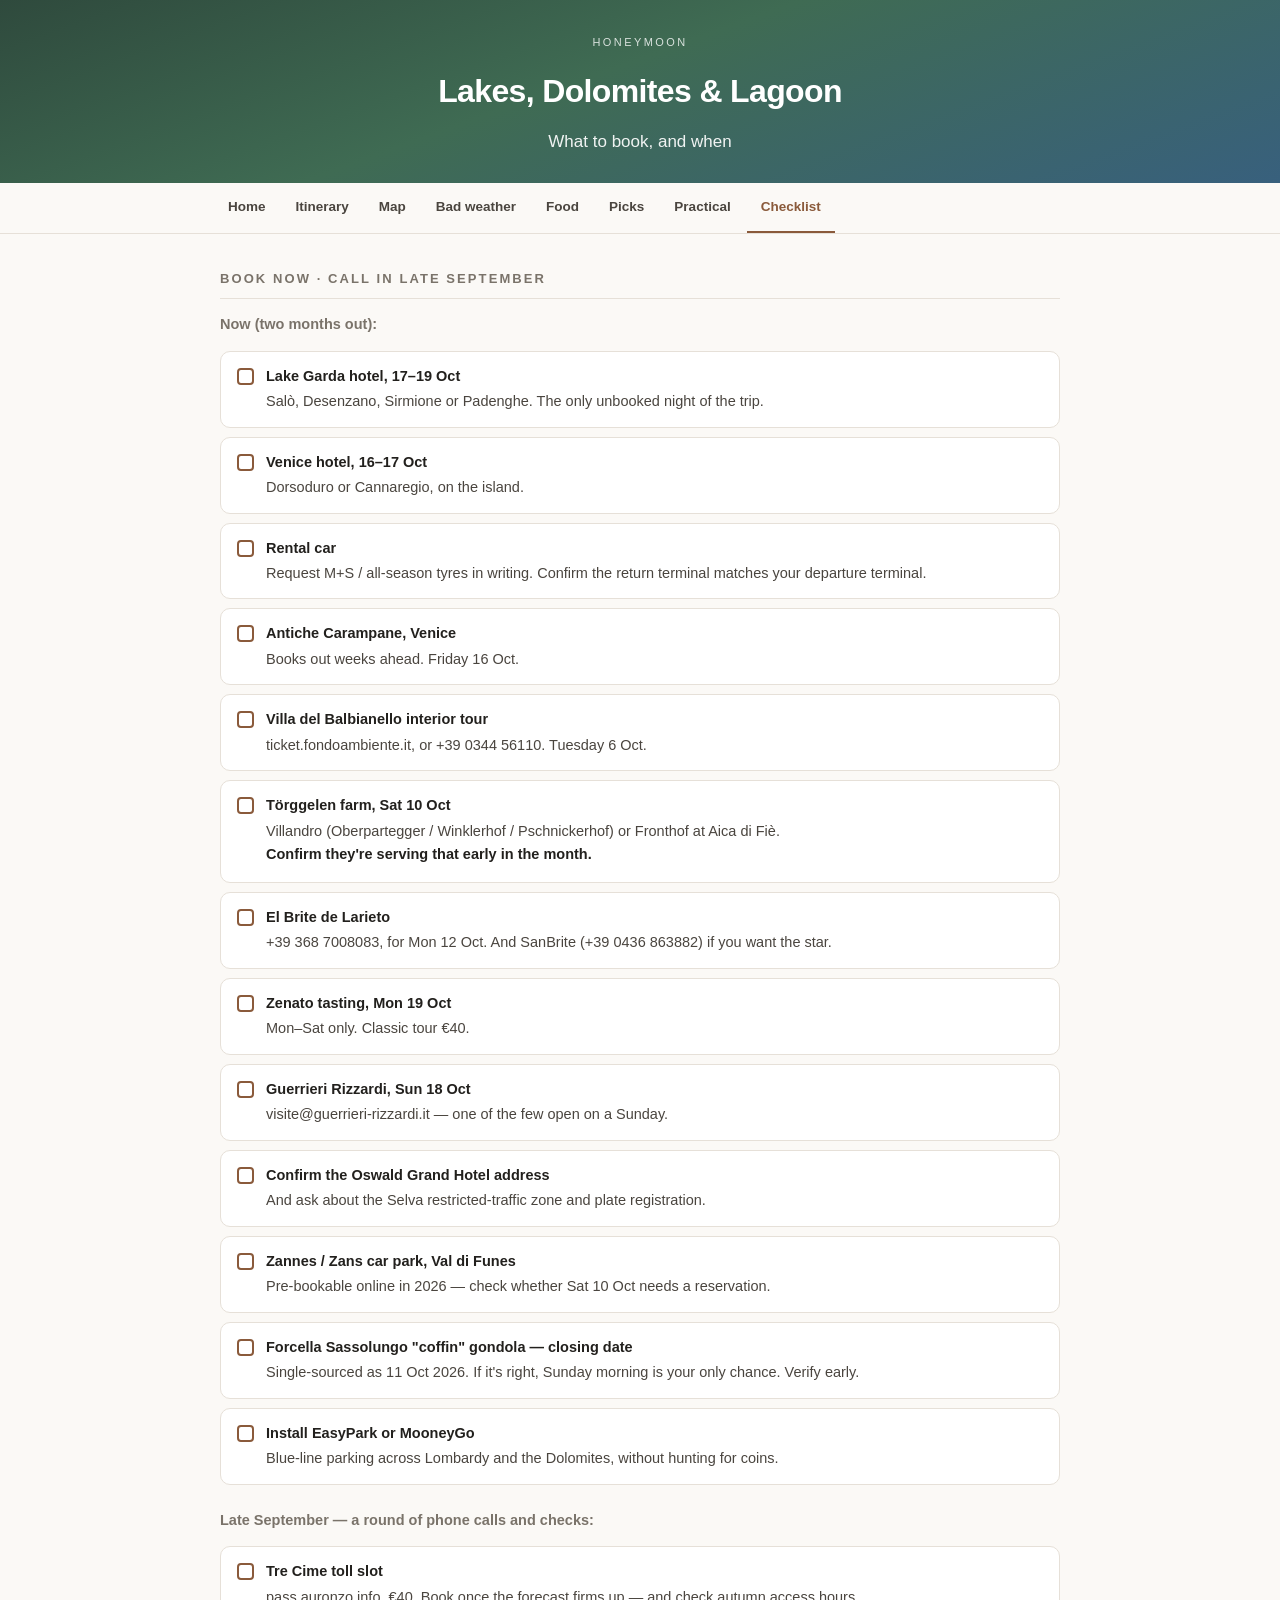
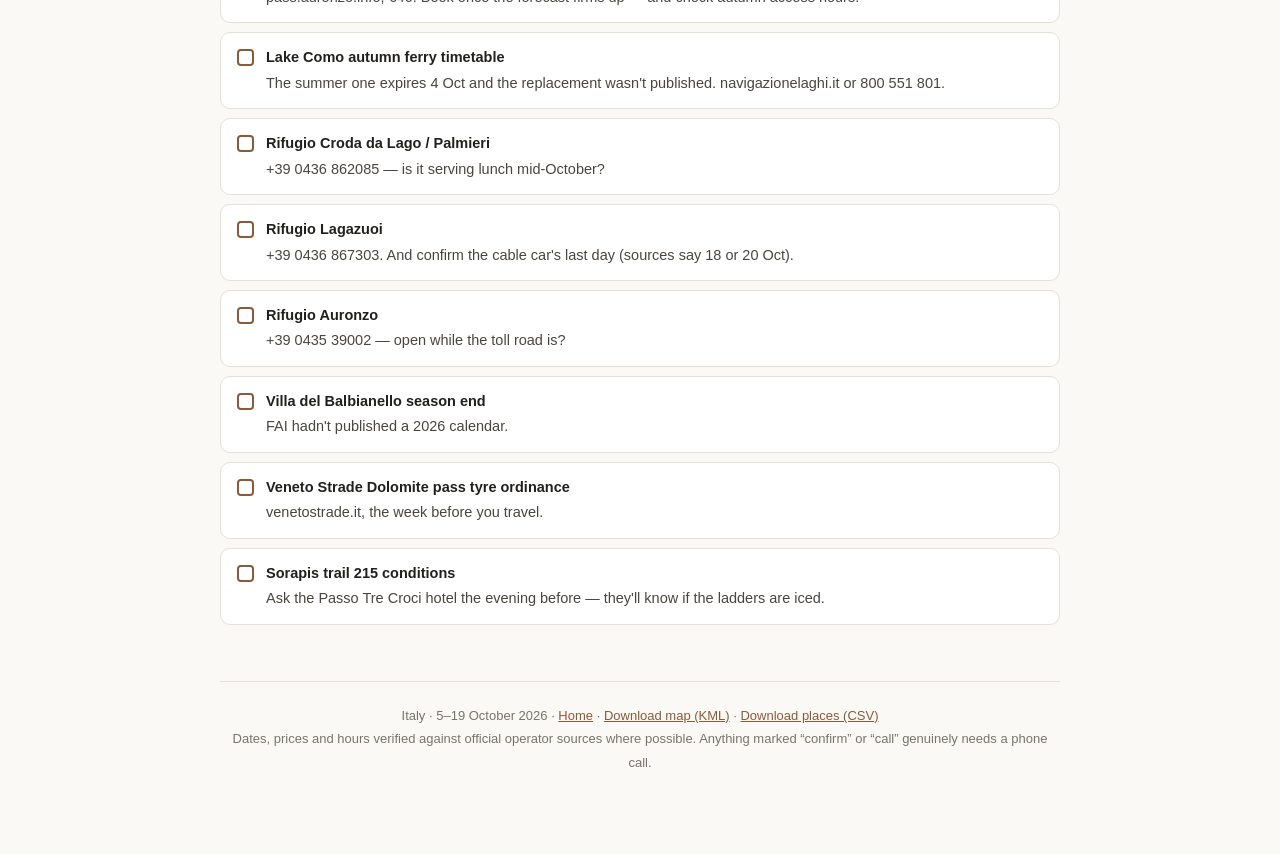
==== checklist.html @ b78be9fa "feat: honeymoon itinerary site" ====
<!DOCTYPE html>
<html lang="en"><head>
<meta charset="utf-8"><meta name="viewport" content="width=device-width, initial-scale=1">
<title>Checklist · Honeymoon Italy 2026</title>
<link rel="stylesheet" href="assets/style.css">

</head><body>
<header class="hero small">
  <div class="inner">
    <p class="eyebrow">Honeymoon</p>
    <h1>Lakes, Dolomites &amp; Lagoon</h1>
    <p class="dates">What to book, and when</p>
  </div>
</header>
<nav class="tabs"><div class="inner"><a href="index.html">Home</a><a href="itinerary.html">Itinerary</a><a href="map.html">Map</a><a href="weather.html">Bad weather</a><a href="food.html">Food</a><a href="picks.html">Picks</a><a href="practical.html">Practical</a><a href="checklist.html" class="on">Checklist</a></div></nav>
<div class="wrap">

<h2 class="sec" id="book">Book now · Call in late September</h2>

<p style="font-size:14.5px;color:var(--ink-3);margin:-4px 0 14px"><b>Now (two months out):</b></p>
<ul class="checks">
  <li><span class="box"></span><span class="txt"><b>Lake Garda hotel, 17–19 Oct</b>Salò, Desenzano, Sirmione or Padenghe. The only unbooked night of the trip.</span></li>
  <li><span class="box"></span><span class="txt"><b>Venice hotel, 16–17 Oct</b>Dorsoduro or Cannaregio, on the island.</span></li>
  <li><span class="box"></span><span class="txt"><b>Rental car</b>Request M+S / all-season tyres in writing. Confirm the return terminal matches your departure terminal.</span></li>
  <li><span class="box"></span><span class="txt"><b>Antiche Carampane, Venice</b>Books out weeks ahead. Friday 16 Oct.</span></li>
  <li><span class="box"></span><span class="txt"><b>Villa del Balbianello interior tour</b>ticket.fondoambiente.it, or +39 0344 56110. Tuesday 6 Oct.</span></li>
  <li><span class="box"></span><span class="txt"><b>Törggelen farm, Sat 10 Oct</b>Villandro (Oberpartegger / Winklerhof / Pschnickerhof) or Fronthof at Aica di Fiè. <b>Confirm they're serving that early in the month.</b></span></li>
  <li><span class="box"></span><span class="txt"><b>El Brite de Larieto</b>+39 368 7008083, for Mon 12 Oct. And SanBrite (+39 0436 863882) if you want the star.</span></li>
  <li><span class="box"></span><span class="txt"><b>Zenato tasting, Mon 19 Oct</b>Mon–Sat only. Classic tour €40.</span></li>
  <li><span class="box"></span><span class="txt"><b>Guerrieri Rizzardi, Sun 18 Oct</b>visite@guerrieri-rizzardi.it — one of the few open on a Sunday.</span></li>
  <li><span class="box"></span><span class="txt"><b>Confirm the Oswald Grand Hotel address</b>And ask about the Selva restricted-traffic zone and plate registration.</span></li>
  <li><span class="box"></span><span class="txt"><b>Zannes / Zans car park, Val di Funes</b>Pre-bookable online in 2026 — check whether Sat 10 Oct needs a reservation.</span></li>
  <li><span class="box"></span><span class="txt"><b>Forcella Sassolungo "coffin" gondola — closing date</b>Single-sourced as 11 Oct 2026. If it's right, Sunday morning is your only chance. Verify early.</span></li>
  <li><span class="box"></span><span class="txt"><b>Install EasyPark or MooneyGo</b>Blue-line parking across Lombardy and the Dolomites, without hunting for coins.</span></li>
</ul>

<p style="font-size:14.5px;color:var(--ink-3);margin:24px 0 14px"><b>Late September — a round of phone calls and checks:</b></p>
<ul class="checks">
  <li><span class="box"></span><span class="txt"><b>Tre Cime toll slot</b>pass.auronzo.info, €40. Book once the forecast firms up — and check autumn access hours.</span></li>
  <li><span class="box"></span><span class="txt"><b>Lake Como autumn ferry timetable</b>The summer one expires 4 Oct and the replacement wasn't published. navigazionelaghi.it or 800 551 801.</span></li>
  <li><span class="box"></span><span class="txt"><b>Rifugio Croda da Lago / Palmieri</b>+39 0436 862085 — is it serving lunch mid-October?</span></li>
  <li><span class="box"></span><span class="txt"><b>Rifugio Lagazuoi</b>+39 0436 867303. And confirm the cable car's last day (sources say 18 or 20 Oct).</span></li>
  <li><span class="box"></span><span class="txt"><b>Rifugio Auronzo</b>+39 0435 39002 — open while the toll road is?</span></li>
  <li><span class="box"></span><span class="txt"><b>Villa del Balbianello season end</b>FAI hadn't published a 2026 calendar.</span></li>
  <li><span class="box"></span><span class="txt"><b>Veneto Strade Dolomite pass tyre ordinance</b>venetostrade.it, the week before you travel.</span></li>
  <li><span class="box"></span><span class="txt"><b>Sorapis trail 215 conditions</b>Ask the Passo Tre Croci hotel the evening before — they'll know if the ladders are iced.</span></li>
</ul>

<!-- ============ PACK ============ -->
<footer>
  Italy · 5–19 October 2026 · <a href="index.html">Home</a> ·
  <a href="assets/Honeymoon-Italy-2026-map.kml">Download map (KML)</a> ·
  <a href="assets/Honeymoon-Italy-2026-places.csv">Download places (CSV)</a><br>
  Dates, prices and hours verified against official operator sources where possible.
  Anything marked “confirm” or “call” genuinely needs a phone call.
</footer>
</div></body></html>
---- assets/style.css ----
:root{
    --ink:#22201d; --ink-2:#4a453f; --ink-3:#7a736a;
    --paper:#fbf9f6; --card:#ffffff; --line:#e6e0d8;
    --accent:#8a5a3b;      /* warm brown */
    --accent-soft:#f3e9e0;
    --alp:#3f6b53;         /* mountain green */
    --alp-soft:#e6efe9;
    --lake:#38607d;        /* lake blue */
    --lake-soft:#e4edf3;
    --warn:#a8452f;
    --warn-soft:#fbe9e5;
    --gold:#9a7318;
    --gold-soft:#f8f0d9;
  }
  *{box-sizing:border-box}
  html{scroll-behavior:smooth}
  body{
    margin:0; background:var(--paper); color:var(--ink);
    font:16px/1.62 -apple-system,BlinkMacSystemFont,"Segoe UI",Inter,Roboto,Helvetica,Arial,sans-serif;
    -webkit-font-smoothing:antialiased;
  }
  .wrap{max-width:880px;margin:0 auto;padding:0 20px 80px}

  /* ---- header ---- */
  header.hero{
    background:linear-gradient(160deg,#2f4a3d 0%,#3f6b53 45%,#38607d 100%);
    color:#fff; padding:52px 20px 44px; text-align:center;
  }
  header.hero .inner{max-width:880px;margin:0 auto}
  header.hero .eyebrow{
    text-transform:uppercase; letter-spacing:.22em; font-size:11px; opacity:.8; margin:0 0 14px;
  }
  header.hero h1{font-size:clamp(28px,5vw,44px); margin:0 0 10px; font-weight:650; letter-spacing:-.02em}
  header.hero p.dates{margin:0; font-size:17px; opacity:.92}
  header.hero p.route{margin:18px 0 0; font-size:13.5px; opacity:.78; line-height:1.9}

  /* ---- nav ---- */
  nav.jump{
    position:sticky; top:0; z-index:50; background:rgba(251,249,246,.94);
    backdrop-filter:blur(10px); border-bottom:1px solid var(--line);
    padding:10px 0; margin-bottom:34px;
  }
  nav.jump .inner{max-width:880px;margin:0 auto;padding:0 14px;display:flex;gap:6px;overflow-x:auto;scrollbar-width:none}
  nav.jump .inner::-webkit-scrollbar{display:none}
  nav.jump a{
    flex:0 0 auto; text-decoration:none; color:var(--ink-2); font-size:13px; font-weight:530;
    padding:6px 12px; border-radius:99px; border:1px solid var(--line); background:#fff; white-space:nowrap;
  }
  nav.jump a:hover{border-color:var(--accent); color:var(--accent)}

  /* ---- generic ---- */
  h2.sec{
    font-size:13px; text-transform:uppercase; letter-spacing:.16em; color:var(--ink-3);
    margin:52px 0 18px; padding-bottom:9px; border-bottom:1px solid var(--line); font-weight:640;
  }
  h2.sec:first-of-type{margin-top:8px}

  /* ---- callout ---- */
  .callout{
    background:var(--gold-soft); border:1px solid #eadfbd; border-left:4px solid var(--gold);
    border-radius:10px; padding:18px 20px; margin:0 0 26px;
  }
  .callout h3{margin:0 0 10px; font-size:15px; color:var(--gold)}
  .callout ol{margin:0; padding-left:20px}
  .callout li{margin:7px 0; font-size:14.5px}

  /* ---- day cards ---- */
  .day{
    background:var(--card); border:1px solid var(--line); border-radius:14px;
    padding:22px 24px; margin:0 0 16px; box-shadow:0 1px 2px rgba(0,0,0,.03);
  }
  .day.travel{background:linear-gradient(#fff,#fcfaf7)}
  .day-head{display:flex;flex-wrap:wrap;align-items:baseline;gap:10px;margin-bottom:6px}
  .day-date{
    font-size:12px; font-weight:700; letter-spacing:.09em; text-transform:uppercase;
    color:#fff; background:var(--ink-2); padding:4px 10px; border-radius:6px;
  }
  .day-title{font-size:20px; font-weight:640; letter-spacing:-.01em; margin:0}
  .day-sub{
    font-size:13px; color:var(--ink-3); margin:0 0 14px; padding-bottom:12px; border-bottom:1px dashed var(--line);
  }
  .day p{margin:10px 0; font-size:15px; color:var(--ink-2)}
  .day p strong{color:var(--ink)}
  .day ul{margin:10px 0; padding-left:20px}
  .day li{margin:6px 0; font-size:15px; color:var(--ink-2)}

  .tl{list-style:none; margin:12px 0; padding:0}
  .tl li{
    display:flex; gap:14px; margin:0; padding:9px 0; border-bottom:1px solid #f2eee8; font-size:15px;
  }
  .tl li:last-child{border-bottom:none}
  .tl .t{
    flex:0 0 76px; font-variant-numeric:tabular-nums; font-weight:640; font-size:13px;
    color:var(--accent); padding-top:2px;
  }
  .tl .d{flex:1; color:var(--ink-2)}

  /* ---- tags ---- */
  .tags{display:flex;flex-wrap:wrap;gap:6px;margin:12px 0 0}
  .tag{
    font-size:11.5px; font-weight:600; padding:3px 9px; border-radius:5px; letter-spacing:.02em;
  }
  .t-book{background:var(--warn-soft); color:var(--warn)}
  .t-hike{background:var(--alp-soft); color:var(--alp)}
  .t-food{background:var(--accent-soft); color:var(--accent)}
  .t-drive{background:var(--lake-soft); color:var(--lake)}
  .t-check{background:var(--gold-soft); color:var(--gold)}
  .t-rec{background:#efe6f2; color:#6b4680}

  /* ---- friends' picks ---- */
  .rec{
    display:inline-block; font-size:10.5px; font-weight:700; letter-spacing:.08em; text-transform:uppercase;
    background:#6b4680; color:#fff; padding:2px 8px; border-radius:5px; vertical-align:2px; margin-left:6px;
  }
  .fcard{
    background:#fff; border:1px solid var(--line); border-left:4px solid #6b4680; border-radius:12px;
    padding:18px 20px; margin:0 0 12px;
  }
  .fcard h4{margin:0 0 3px; font-size:17px; font-weight:640; letter-spacing:-.01em}
  .fcard .where{font-size:12.5px; color:var(--ink-3); margin:0 0 11px; padding-bottom:9px; border-bottom:1px dashed var(--line)}
  .fcard p{margin:8px 0; font-size:14.5px; color:var(--ink-2)}
  .fcard .slot{
    display:inline-block; font-size:12px; font-weight:640; background:#f2ecf5; color:#6b4680;
    padding:4px 10px; border-radius:6px; margin-top:8px;
  }
  .fcard .slot.done{background:var(--alp-soft); color:var(--alp)}
  .fcard .slot.warn{background:var(--warn-soft); color:var(--warn)}
  .fcard .slot.opt{background:var(--gold-soft); color:var(--gold)}
  .fcard .slot.skip{background:#efedea; color:var(--ink-3)}
  .fcard.alt{border-left-color:var(--gold)}
  .fcard.dead{border-left-color:#bdb6ac; opacity:.9}
  /* ---- weather fallbacks ---- */
  .wcard{
    background:#fff; border:1px solid var(--line); border-left:4px solid var(--lake);
    border-radius:12px; padding:16px 19px; margin:0 0 11px;
  }
  .wcard h4{margin:0 0 2px; font-size:16px; font-weight:640; letter-spacing:-.01em}
  .wcard .wsub{font-size:12.5px; color:var(--ink-3); margin:0 0 11px; padding-bottom:9px; border-bottom:1px dashed var(--line)}
  .wrow{display:flex; gap:12px; margin:9px 0; font-size:14.5px; align-items:flex-start}
  .wrow .wk{
    flex:0 0 96px; font-size:10.5px; font-weight:700; letter-spacing:.08em; text-transform:uppercase;
    padding:3px 8px; border-radius:5px; text-align:center; margin-top:2px;
  }
  .wk.breaks{background:var(--warn-soft); color:var(--warn)}
  .wk.rain{background:var(--lake-soft); color:var(--lake)}
  .wk.cold{background:#e8eaf0; color:#41496b}
  .wrow .wv{flex:1; color:var(--ink-2)}
  @media(max-width:560px){
    .wrow{flex-direction:column; gap:4px}
    .wrow .wk{flex:none; align-self:flex-start; text-align:left}
  }
  .vgroup{
    font-size:12px; text-transform:uppercase; letter-spacing:.13em; font-weight:660; color:var(--ink-3);
    margin:30px 0 12px;
  }

  /* ---- inline notes ---- */
  .note{
    border-left:3px solid var(--line); padding:2px 0 2px 14px; margin:14px 0;
    font-size:14px; color:var(--ink-3);
  }
  .note.warn{border-left-color:var(--warn); background:var(--warn-soft); padding:10px 14px; border-radius:0 8px 8px 0; color:#7d3423}
  .note.tip{border-left-color:var(--alp); background:var(--alp-soft); padding:10px 14px; border-radius:0 8px 8px 0; color:#2f5240}
  .note.park{border-left-color:var(--lake); background:var(--lake-soft); padding:11px 14px; border-radius:0 8px 8px 0; color:#274a61}
  .note.park .plabel{
    display:inline-block; font-size:10.5px; font-weight:700; letter-spacing:.12em; text-transform:uppercase;
    background:var(--lake); color:#fff; padding:2px 7px; border-radius:4px; margin-bottom:7px;
  }
  .note.park ul{margin:6px 0 0; padding-left:18px}
  .note.park li{margin:5px 0; font-size:14px}
  .note b{color:inherit}

  /* ---- tables ---- */
  .tblwrap{overflow-x:auto; margin:16px 0; border:1px solid var(--line); border-radius:12px; background:#fff}
  table{border-collapse:collapse; width:100%; font-size:14px; min-width:520px}
  th,td{padding:10px 14px; text-align:left; border-bottom:1px solid #f1ece5; vertical-align:top}
  th{background:#faf7f3; font-size:11.5px; text-transform:uppercase; letter-spacing:.09em; color:var(--ink-3); font-weight:660}
  tr:last-child td{border-bottom:none}
  td.num{font-variant-numeric:tabular-nums; white-space:nowrap}
  .yes{color:var(--alp); font-weight:640}
  .no{color:var(--warn); font-weight:640}
  .maybe{color:var(--gold); font-weight:640}

  /* ---- checklist ---- */
  .checks{list-style:none;padding:0;margin:0}
  .checks li{
    background:#fff; border:1px solid var(--line); border-radius:10px; padding:13px 16px; margin:0 0 9px;
    display:flex; gap:12px; align-items:flex-start; font-size:14.5px;
  }
  .checks .box{
    flex:0 0 17px; height:17px; border:2px solid var(--accent); border-radius:4px; margin-top:3px;
  }
  .checks .txt{flex:1; color:var(--ink-2)}
  .checks .txt b{color:var(--ink); display:block; margin-bottom:2px}

  a{color:var(--accent)}
  footer{
    margin-top:56px; padding-top:22px; border-top:1px solid var(--line);
    font-size:13px; color:var(--ink-3); text-align:center; line-height:1.8;
  }
  @media print{
    nav.jump{display:none !important}
    body{background:#fff; font-size:11.5pt}
    .wrap{max-width:none; padding:0}
    header.hero{padding:30px 20px 26px; -webkit-print-color-adjust:exact; print-color-adjust:exact}
    *{-webkit-print-color-adjust:exact !important; print-color-adjust:exact !important}
    .fcard,.note,.checks li,tr{break-inside:avoid; page-break-inside:avoid}
    .day{break-inside:auto}
    .day-head,.day-sub{break-after:avoid; page-break-after:avoid}
    thead{display:table-header-group}
    h2.sec{break-after:avoid; page-break-after:avoid; margin-top:26px}
    table{min-width:0; font-size:9.5pt}
    th,td{padding:6px 9px}
    .day{box-shadow:none}
    a{color:var(--ink); text-decoration:none}
    @page{margin:14mm 12mm}
  }
  @media(max-width:560px){
    .day{padding:18px 16px}
    .tl .t{flex:0 0 62px; font-size:12px}
    .wrap{padding:0 14px 60px}
  }

/* ---- site chrome ---- */
header.hero.small{padding:34px 20px 28px}
header.hero.small h1{font-size:clamp(22px,4vw,32px)}
nav.tabs{position:sticky;top:0;z-index:60;background:rgba(251,249,246,.95);
  backdrop-filter:blur(10px);border-bottom:1px solid var(--line);padding:0;margin-bottom:34px}
nav.tabs .inner{max-width:880px;margin:0 auto;padding:0 14px;display:flex;gap:2px;overflow-x:auto;scrollbar-width:none}
nav.tabs .inner::-webkit-scrollbar{display:none}
nav.tabs a{flex:0 0 auto;text-decoration:none;color:var(--ink-2);font-size:13.5px;font-weight:550;
  padding:13px 14px;border-bottom:2px solid transparent;white-space:nowrap}
nav.tabs a:hover{color:var(--accent)}
nav.tabs a.on{color:var(--accent);border-bottom-color:var(--accent);font-weight:650}
.subnav{display:flex;flex-wrap:wrap;gap:6px;margin:0 0 26px}
.subnav a{text-decoration:none;color:var(--ink-2);font-size:12.5px;font-weight:530;padding:5px 11px;
  border-radius:99px;border:1px solid var(--line);background:#fff}
.subnav a:hover{border-color:var(--accent);color:var(--accent)}
.cards{display:grid;grid-template-columns:repeat(auto-fit,minmax(230px,1fr));gap:12px;margin:26px 0}
.hcard{display:block;text-decoration:none;background:#fff;border:1px solid var(--line);border-radius:12px;
  padding:16px 18px;transition:border-color .15s}
.hcard:hover{border-color:var(--accent)}
.hcard b{display:block;font-size:15.5px;color:var(--ink);margin-bottom:3px}
.hcard span{font-size:13px;color:var(--ink-3);line-height:1.5}
.dl{display:inline-block;text-decoration:none;background:var(--accent);color:#fff;font-size:13.5px;font-weight:600;
  padding:9px 16px;border-radius:8px;margin:4px 6px 4px 0}
.dl.ghost{background:#fff;color:var(--accent);border:1px solid var(--accent)}
#bigmap{height:min(72vh,680px);border:1px solid var(--line);border-radius:14px;overflow:hidden;margin:0 0 8px;position:relative}
.mapctl{display:flex;flex-wrap:wrap;gap:14px;align-items:center;margin:0 0 14px;font-size:13.5px}
.mapctl select{font-size:13.5px;padding:6px 9px;border:1px solid var(--line);border-radius:8px;background:#fff}
.legend{display:flex;flex-wrap:wrap;gap:5px;margin:12px 0 0}
.legend label{display:flex;gap:6px;align-items:center;font-size:12.5px;padding:5px 10px;border:1px solid var(--line);
  border-radius:99px;background:#fff;cursor:pointer;user-select:none}
.legend .sw{width:10px;height:10px;border-radius:50%}
.lp b{display:block;font-size:13.5px;margin-bottom:3px}
.lp .tg{color:#6b4680;font-size:11px;font-family:ui-monospace,monospace;display:block;margin-bottom:6px;word-break:break-word}
.lp .nt{font-size:12.5px;color:#444;display:block;margin-bottom:7px}
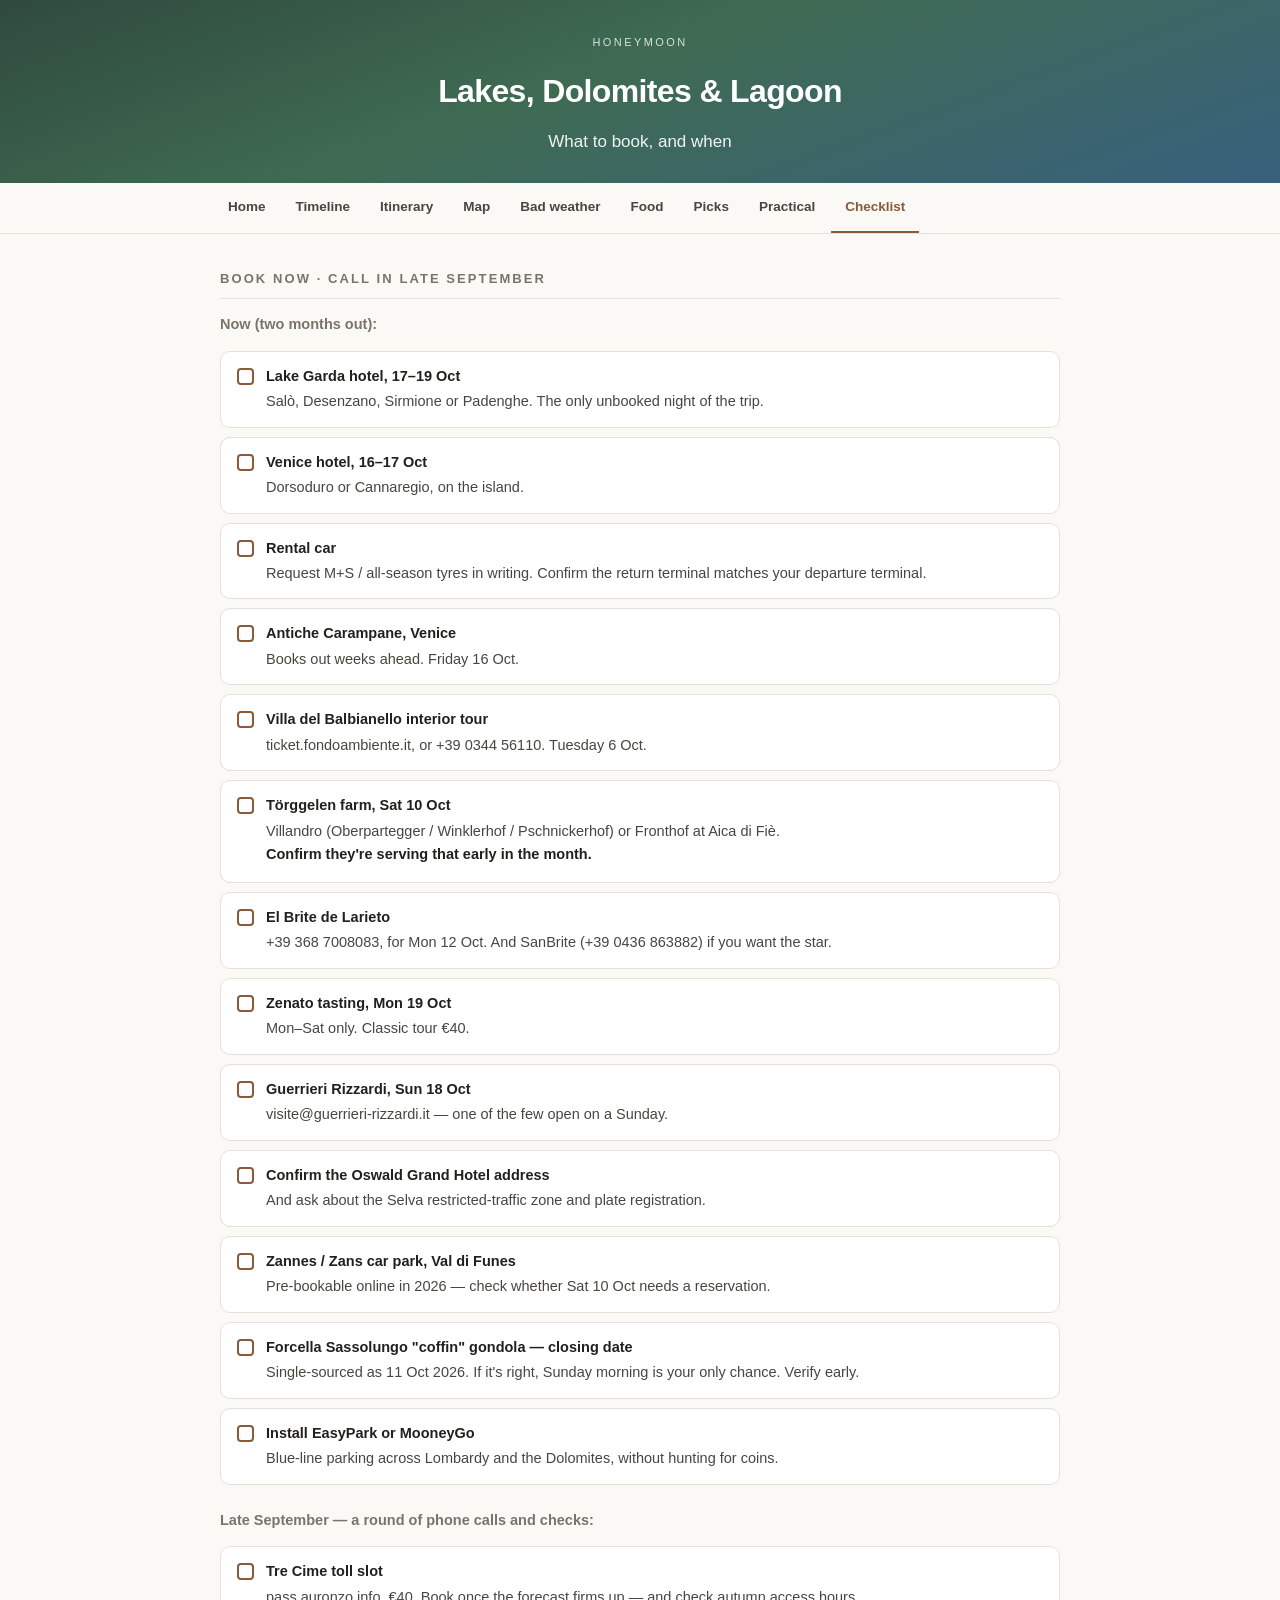
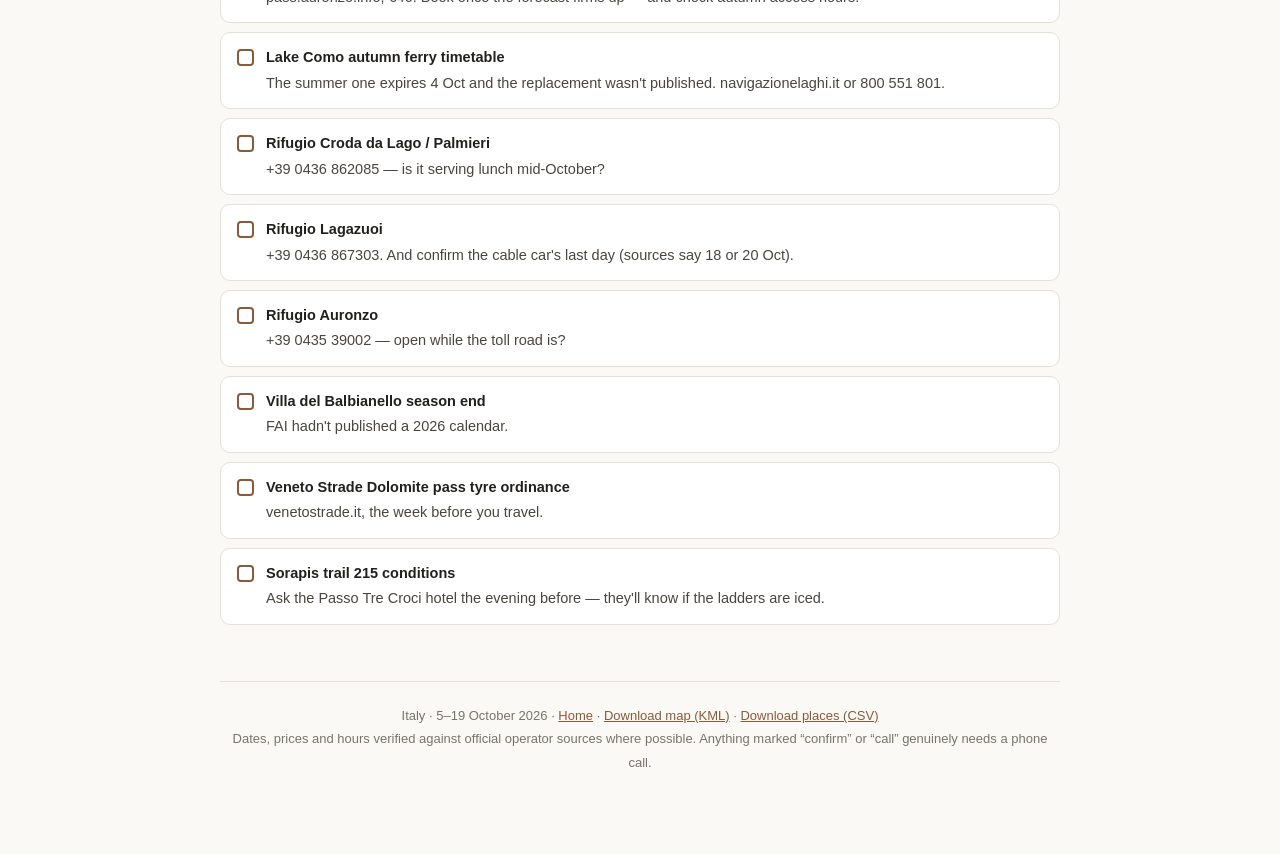
==== commit b9abe414: "feat: add day-by-day timeline with gantt overview and map navigation Adds timeline.html: a gantt-sty" ====
--- a/checklist.html
+++ b/checklist.html
@@ -1,6 +1,7 @@
 <!DOCTYPE html>
 <html lang="en"><head>
-<meta charset="utf-8"><meta name="viewport" content="width=device-width, initial-scale=1">
+<meta charset="utf-8"><meta name="robots" content="noindex, nofollow">
+<meta name="viewport" content="width=device-width, initial-scale=1">
 <title>Checklist · Honeymoon Italy 2026</title>
 <link rel="stylesheet" href="assets/style.css">
 
@@ -12,7 +13,7 @@
     <p class="dates">What to book, and when</p>
   </div>
 </header>
-<nav class="tabs"><div class="inner"><a href="index.html">Home</a><a href="itinerary.html">Itinerary</a><a href="map.html">Map</a><a href="weather.html">Bad weather</a><a href="food.html">Food</a><a href="picks.html">Picks</a><a href="practical.html">Practical</a><a href="checklist.html" class="on">Checklist</a></div></nav>
+<nav class="tabs"><div class="inner"><a href="index.html">Home</a><a href="timeline.html">Timeline</a><a href="itinerary.html">Itinerary</a><a href="map.html">Map</a><a href="weather.html">Bad weather</a><a href="food.html">Food</a><a href="picks.html">Picks</a><a href="practical.html">Practical</a><a href="checklist.html" class="on">Checklist</a></div></nav>
 <div class="wrap">
 
 <h2 class="sec" id="book">Book now · Call in late September</h2>
